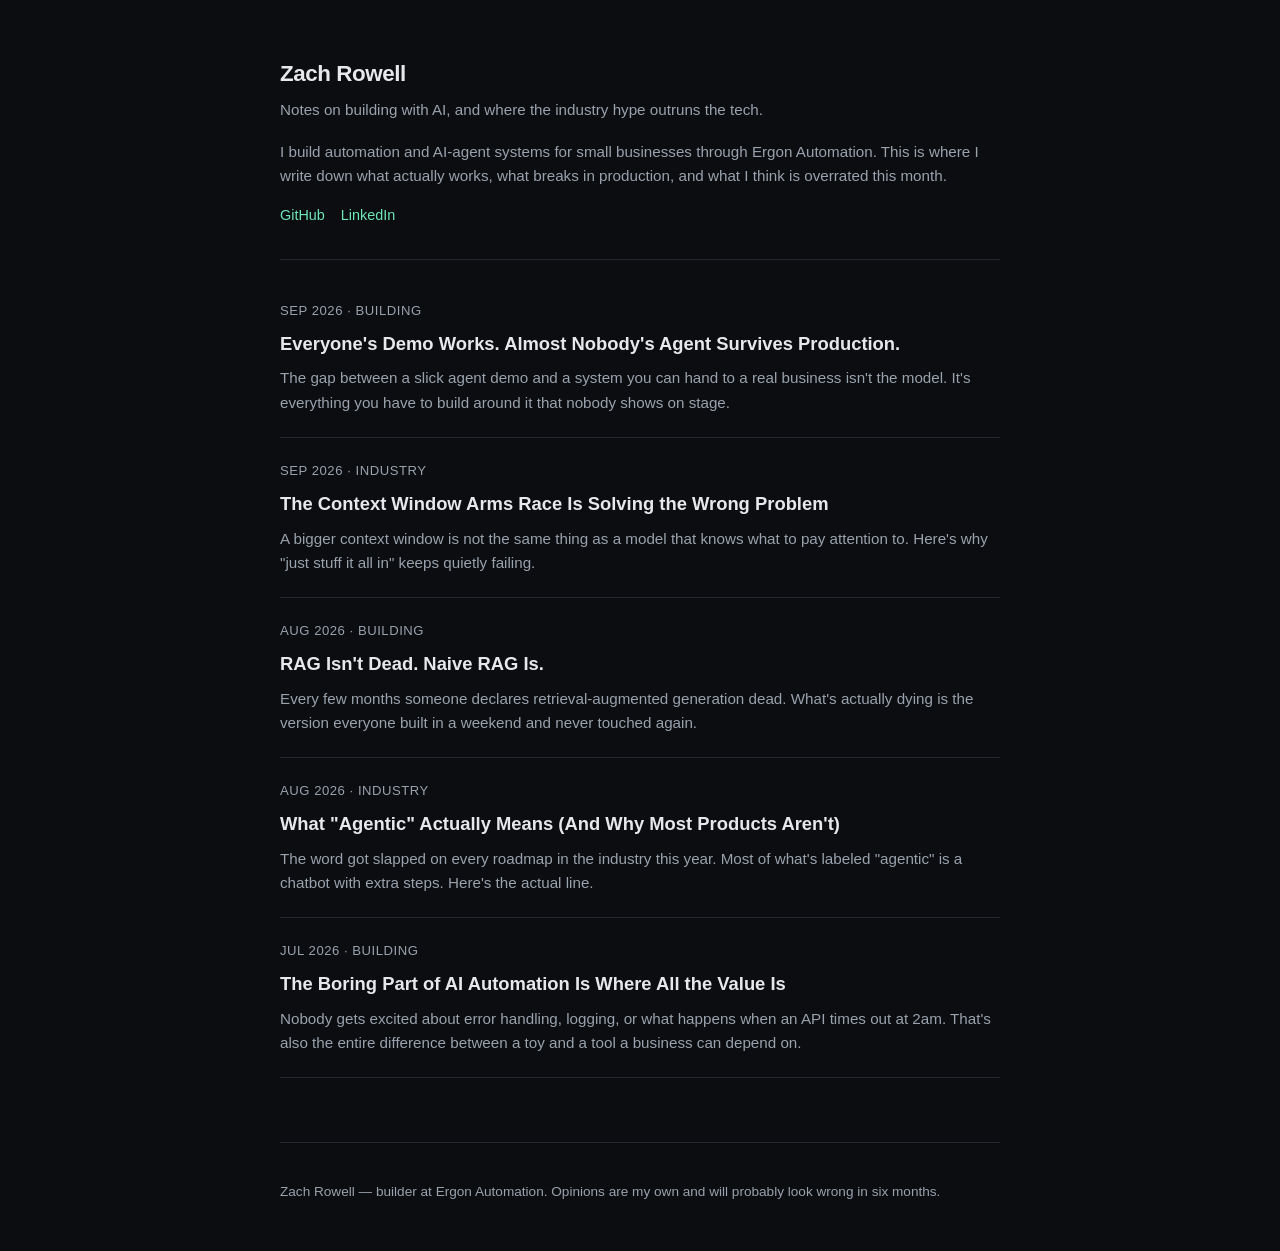
==== index.html @ b4fb2e01 "Initial commit: personal AI blog Static site with a homepage and five posts covering practical agent" ====
<!DOCTYPE html>
<html lang="en">
<head>
<meta charset="UTF-8">
<meta name="viewport" content="width=device-width, initial-scale=1.0">
<title>Zach Rowell — Notes on AI</title>
<meta name="description" content="Zach Rowell writes on where AI actually works in production, and where the industry narrative gets ahead of the tech.">
<link rel="stylesheet" href="styles.css">
</head>
<body>
<div class="wrap">

<header class="site-header">
  <h1><a href="index.html">Zach Rowell</a></h1>
  <p class="tagline">Notes on building with AI, and where the industry hype outruns the tech.</p>
  <p class="bio">I build automation and AI-agent systems for small businesses through Ergon Automation. This is where I write down what actually works, what breaks in production, and what I think is overrated this month.</p>
  <div class="links">
    <a href="https://github.com/zacharyjay98" target="_blank" rel="noopener">GitHub</a>
    <a href="https://www.linkedin.com/" target="_blank" rel="noopener">LinkedIn</a>
  </div>
</header>

<main>
  <ul class="post-list">

    <li>
      <div class="post-meta">Sep 2026 · Building</div>
      <h2><a href="posts/agents-in-production.html">Everyone's Demo Works. Almost Nobody's Agent Survives Production.</a></h2>
      <p class="post-excerpt">The gap between a slick agent demo and a system you can hand to a real business isn't the model. It's everything you have to build around it that nobody shows on stage.</p>
    </li>

    <li>
      <div class="post-meta">Sep 2026 · Industry</div>
      <h2><a href="posts/context-window-arms-race.html">The Context Window Arms Race Is Solving the Wrong Problem</a></h2>
      <p class="post-excerpt">A bigger context window is not the same thing as a model that knows what to pay attention to. Here's why "just stuff it all in" keeps quietly failing.</p>
    </li>

    <li>
      <div class="post-meta">Aug 2026 · Building</div>
      <h2><a href="posts/naive-rag.html">RAG Isn't Dead. Naive RAG Is.</a></h2>
      <p class="post-excerpt">Every few months someone declares retrieval-augmented generation dead. What's actually dying is the version everyone built in a weekend and never touched again.</p>
    </li>

    <li>
      <div class="post-meta">Aug 2026 · Industry</div>
      <h2><a href="posts/what-agentic-means.html">What "Agentic" Actually Means (And Why Most Products Aren't)</a></h2>
      <p class="post-excerpt">The word got slapped on every roadmap in the industry this year. Most of what's labeled "agentic" is a chatbot with extra steps. Here's the actual line.</p>
    </li>

    <li>
      <div class="post-meta">Jul 2026 · Building</div>
      <h2><a href="posts/boring-part-of-automation.html">The Boring Part of AI Automation Is Where All the Value Is</a></h2>
      <p class="post-excerpt">Nobody gets excited about error handling, logging, or what happens when an API times out at 2am. That's also the entire difference between a toy and a tool a business can depend on.</p>
    </li>

  </ul>
</main>

<footer class="site-footer">
  <p>Zach Rowell — builder at Ergon Automation. Opinions are my own and will probably look wrong in six months.</p>
</footer>

</div>
</body>
</html>
---- styles.css ----
:root {
  --bg: #0b0d10;
  --bg-raised: #12151a;
  --border: #23272e;
  --text: #e6e8eb;
  --text-dim: #9aa2ad;
  --accent: #6ee7b7;
  --accent-dim: #3a5f52;
  --max-width: 720px;
}

* { box-sizing: border-box; }

html { color-scheme: dark; }

body {
  margin: 0;
  background: var(--bg);
  color: var(--text);
  font-family: -apple-system, BlinkMacSystemFont, "Segoe UI", Inter, Roboto, Helvetica, Arial, sans-serif;
  line-height: 1.6;
  padding: 0 20px;
}

a { color: var(--accent); text-decoration: none; }
a:hover { text-decoration: underline; }

.wrap {
  max-width: var(--max-width);
  margin: 0 auto;
}

header.site-header {
  padding: 56px 0 32px;
  border-bottom: 1px solid var(--border);
  margin-bottom: 40px;
}

.site-header h1 {
  font-size: 1.4rem;
  margin: 0 0 6px;
  letter-spacing: -0.02em;
}

.site-header h1 a { color: var(--text); }

.tagline {
  color: var(--text-dim);
  font-size: 0.95rem;
  margin: 0;
}

.bio {
  margin-top: 18px;
  font-size: 0.95rem;
  color: var(--text-dim);
}

.links {
  margin-top: 14px;
  display: flex;
  gap: 16px;
  flex-wrap: wrap;
  font-size: 0.9rem;
}

.post-list {
  list-style: none;
  padding: 0;
  margin: 0;
}

.post-list li {
  padding: 22px 0;
  border-bottom: 1px solid var(--border);
}

.post-list li:first-child { padding-top: 0; }

.post-list h2 {
  font-size: 1.15rem;
  margin: 0 0 8px;
  font-weight: 600;
}

.post-list h2 a { color: var(--text); }

.post-meta {
  color: var(--text-dim);
  font-size: 0.82rem;
  margin-bottom: 8px;
  text-transform: uppercase;
  letter-spacing: 0.04em;
}

.post-excerpt {
  color: var(--text-dim);
  font-size: 0.95rem;
  margin: 0;
}

article.post h1 {
  font-size: 1.75rem;
  line-height: 1.3;
  letter-spacing: -0.01em;
  margin-bottom: 6px;
}

article.post .post-meta {
  margin-bottom: 36px;
}

article.post p {
  margin: 0 0 20px;
  font-size: 1.02rem;
}

article.post h2 {
  font-size: 1.25rem;
  margin: 40px 0 16px;
}

article.post blockquote {
  margin: 24px 0;
  padding: 4px 0 4px 18px;
  border-left: 2px solid var(--accent-dim);
  color: var(--text-dim);
  font-style: italic;
}

article.post code {
  background: var(--bg-raised);
  padding: 2px 6px;
  border-radius: 4px;
  font-size: 0.9em;
}

article.post ul, article.post ol {
  margin: 0 0 20px;
  padding-left: 22px;
}

article.post li { margin-bottom: 8px; }

.back-link {
  display: inline-block;
  margin-bottom: 32px;
  font-size: 0.9rem;
  color: var(--text-dim);
}

footer.site-footer {
  margin: 64px 0 48px;
  padding-top: 24px;
  border-top: 1px solid var(--border);
  color: var(--text-dim);
  font-size: 0.85rem;
}

@media (max-width: 480px) {
  header.site-header { padding: 40px 0 24px; }
  article.post h1 { font-size: 1.5rem; }
}
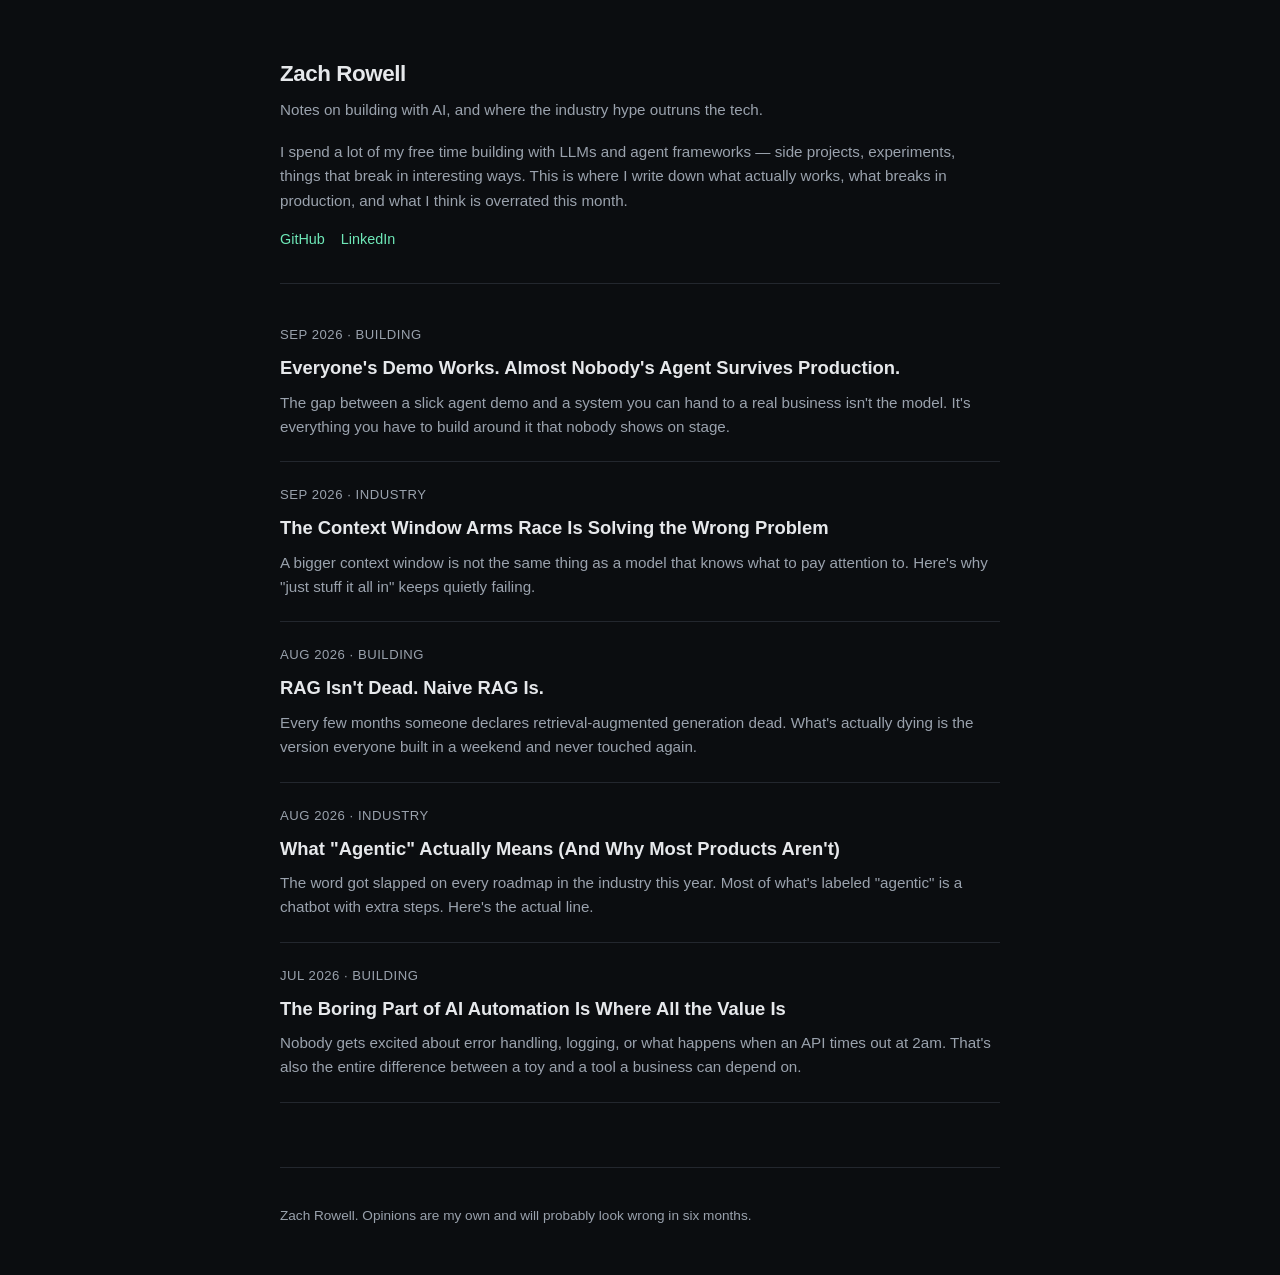
==== commit d19d0d03: "Remove business/employer references Reframe posts as personal projects instead of client/business wo" ====
--- a/index.html
+++ b/index.html
@@ -13,7 +13,7 @@
 <header class="site-header">
   <h1><a href="index.html">Zach Rowell</a></h1>
   <p class="tagline">Notes on building with AI, and where the industry hype outruns the tech.</p>
-  <p class="bio">I build automation and AI-agent systems for small businesses through Ergon Automation. This is where I write down what actually works, what breaks in production, and what I think is overrated this month.</p>
+  <p class="bio">I spend a lot of my free time building with LLMs and agent frameworks — side projects, experiments, things that break in interesting ways. This is where I write down what actually works, what breaks in production, and what I think is overrated this month.</p>
   <div class="links">
     <a href="https://github.com/zacharyjay98" target="_blank" rel="noopener">GitHub</a>
     <a href="https://www.linkedin.com/" target="_blank" rel="noopener">LinkedIn</a>
@@ -57,7 +57,7 @@
 </main>
 
 <footer class="site-footer">
-  <p>Zach Rowell — builder at Ergon Automation. Opinions are my own and will probably look wrong in six months.</p>
+  <p>Zach Rowell. Opinions are my own and will probably look wrong in six months.</p>
 </footer>
 
 </div>
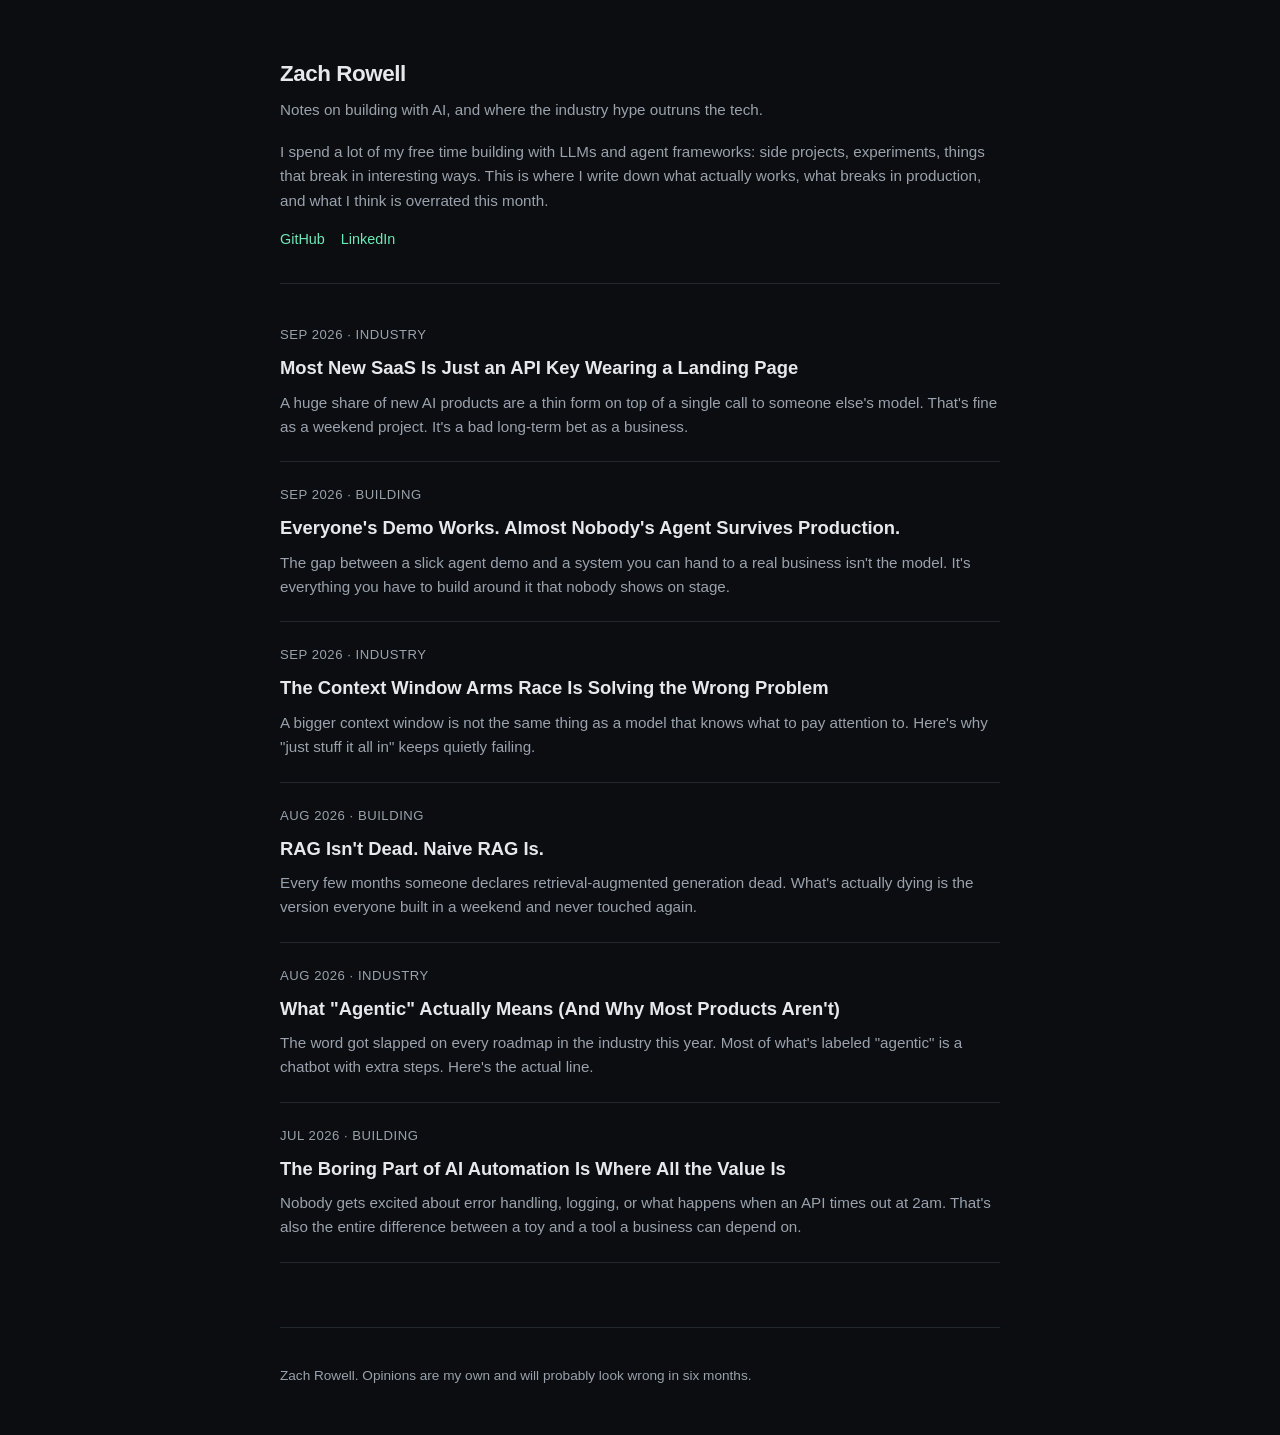
==== commit 68ae43d7: "Remove em dashes, add AI-wrapper SaaS post Rewrite existing posts to avoid em dashes entirely, and a" ====
--- a/index.html
+++ b/index.html
@@ -3,7 +3,7 @@
 <head>
 <meta charset="UTF-8">
 <meta name="viewport" content="width=device-width, initial-scale=1.0">
-<title>Zach Rowell — Notes on AI</title>
+<title>Zach Rowell | Notes on AI</title>
 <meta name="description" content="Zach Rowell writes on where AI actually works in production, and where the industry narrative gets ahead of the tech.">
 <link rel="stylesheet" href="styles.css">
 </head>
@@ -13,7 +13,7 @@
 <header class="site-header">
   <h1><a href="index.html">Zach Rowell</a></h1>
   <p class="tagline">Notes on building with AI, and where the industry hype outruns the tech.</p>
-  <p class="bio">I spend a lot of my free time building with LLMs and agent frameworks — side projects, experiments, things that break in interesting ways. This is where I write down what actually works, what breaks in production, and what I think is overrated this month.</p>
+  <p class="bio">I spend a lot of my free time building with LLMs and agent frameworks: side projects, experiments, things that break in interesting ways. This is where I write down what actually works, what breaks in production, and what I think is overrated this month.</p>
   <div class="links">
     <a href="https://github.com/zacharyjay98" target="_blank" rel="noopener">GitHub</a>
     <a href="https://www.linkedin.com/" target="_blank" rel="noopener">LinkedIn</a>
@@ -22,6 +22,12 @@
 
 <main>
   <ul class="post-list">
+
+    <li>
+      <div class="post-meta">Sep 2026 · Industry</div>
+      <h2><a href="posts/ai-wrapper-saas.html">Most New SaaS Is Just an API Key Wearing a Landing Page</a></h2>
+      <p class="post-excerpt">A huge share of new AI products are a thin form on top of a single call to someone else's model. That's fine as a weekend project. It's a bad long-term bet as a business.</p>
+    </li>
 
     <li>
       <div class="post-meta">Sep 2026 · Building</div>
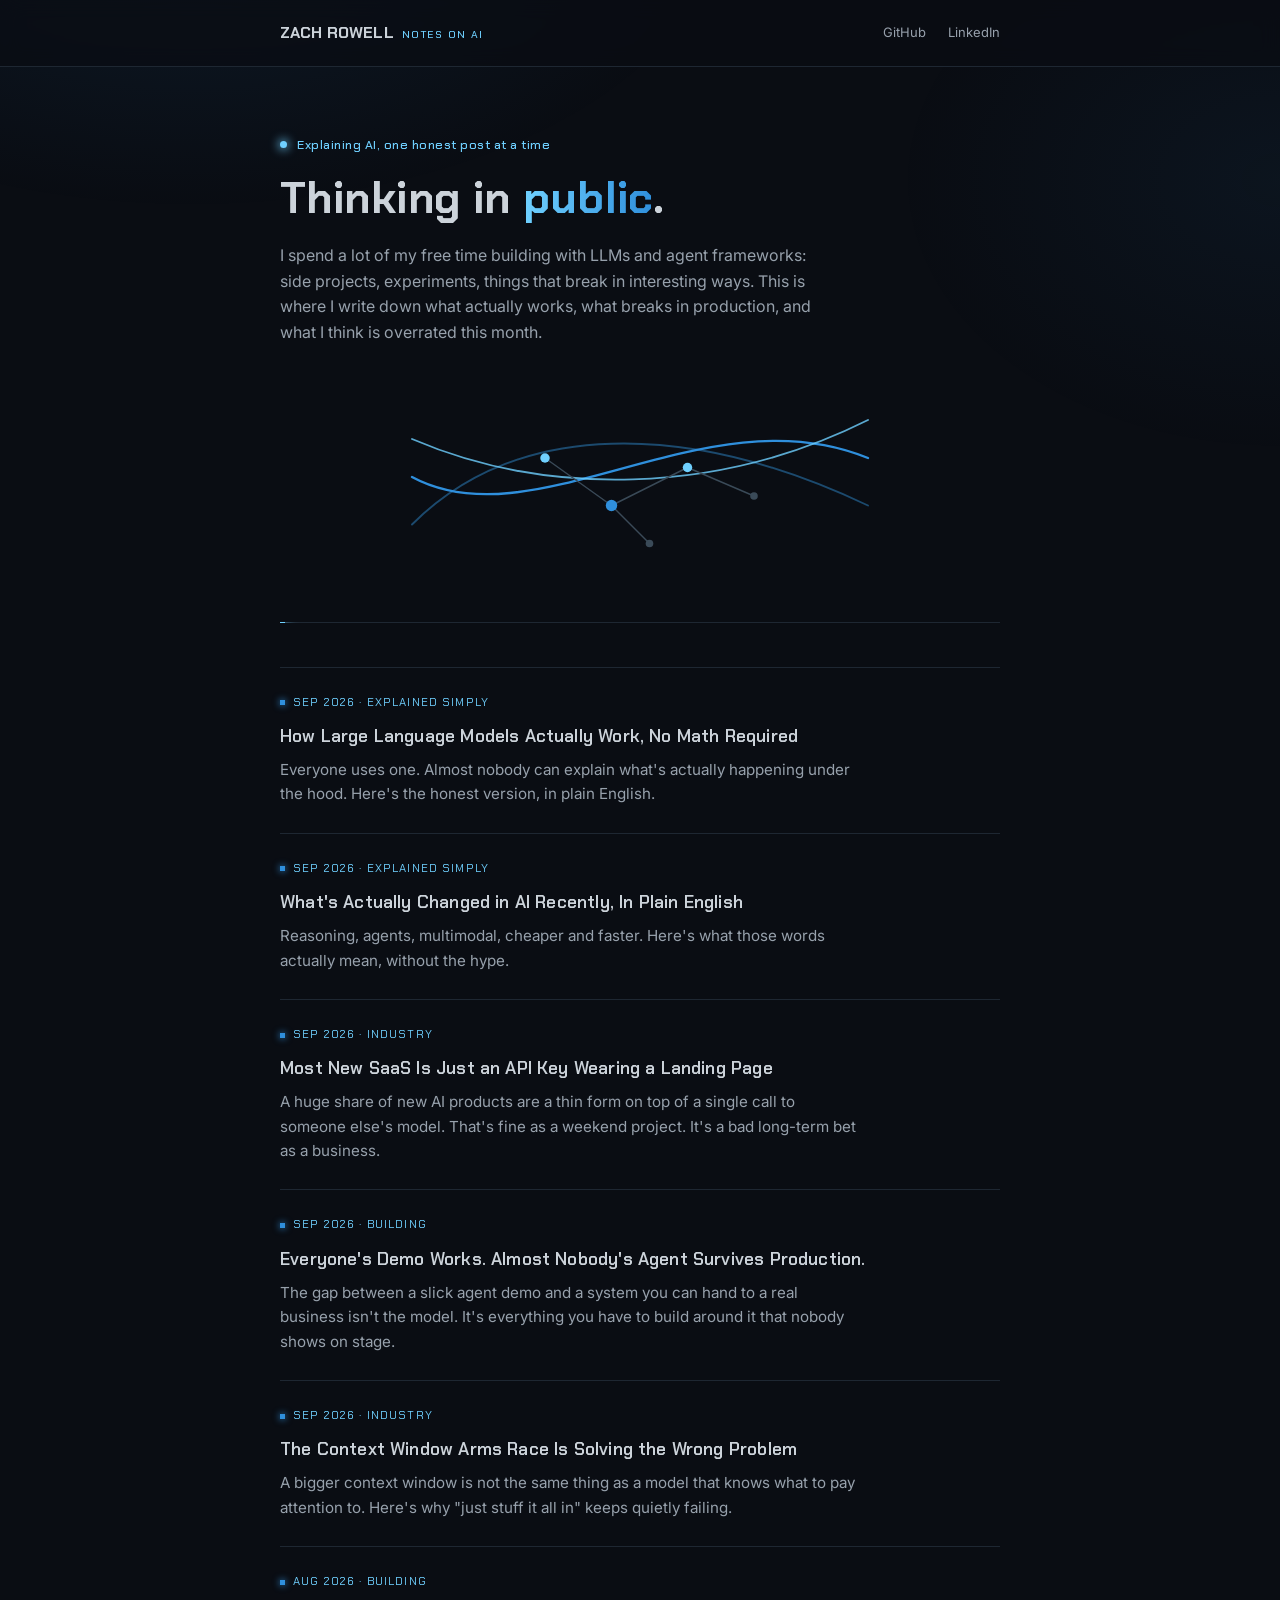
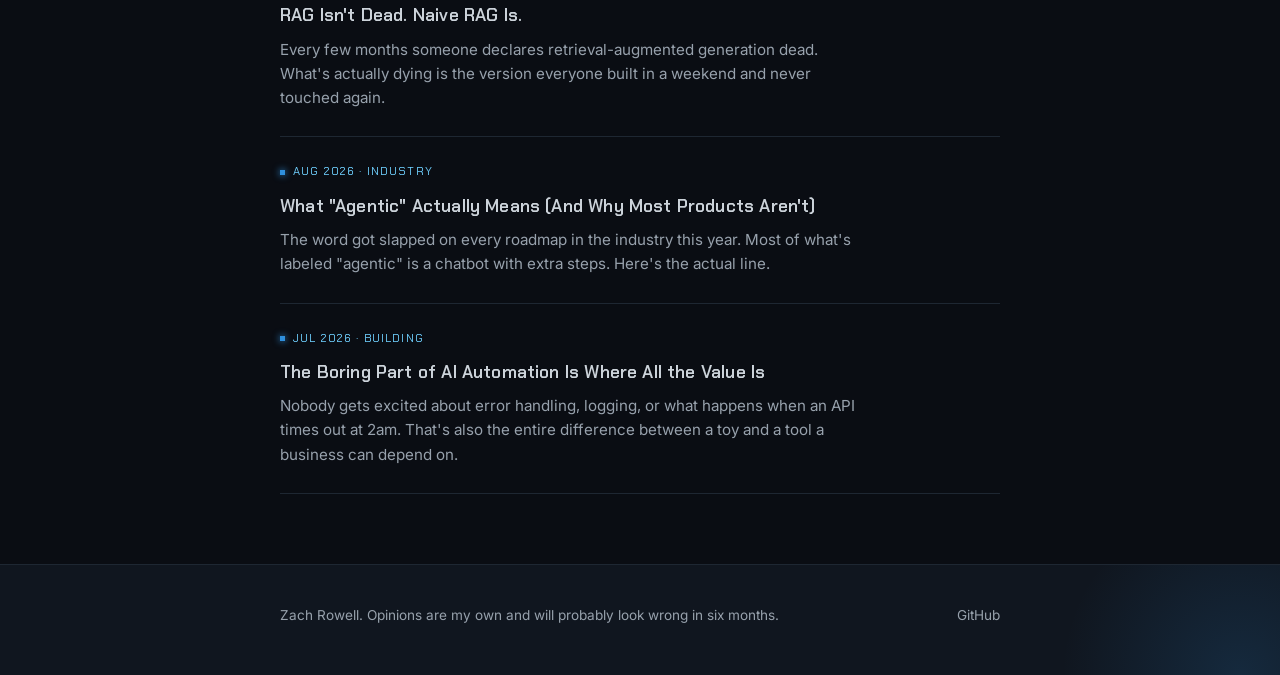
==== commit 144a060d: "Redesign site with neon/dark theme, add two explainer posts Rebuild the visual system around a dark " ====
--- a/index.html
+++ b/index.html
@@ -8,64 +8,112 @@
 <link rel="stylesheet" href="styles.css">
 </head>
 <body>
-<div class="wrap">
 
 <header class="site-header">
-  <h1><a href="index.html">Zach Rowell</a></h1>
-  <p class="tagline">Notes on building with AI, and where the industry hype outruns the tech.</p>
-  <p class="bio">I spend a lot of my free time building with LLMs and agent frameworks: side projects, experiments, things that break in interesting ways. This is where I write down what actually works, what breaks in production, and what I think is overrated this month.</p>
-  <div class="links">
-    <a href="https://github.com/zacharyjay98" target="_blank" rel="noopener">GitHub</a>
-    <a href="https://www.linkedin.com/" target="_blank" rel="noopener">LinkedIn</a>
-  </div>
+  <nav class="navwrap">
+    <a href="index.html" class="brand">ZACH ROWELL <span>NOTES ON AI</span></a>
+    <div class="navlinks">
+      <a href="https://github.com/zacharyjay98" target="_blank" rel="noopener">GitHub</a>
+      <a href="https://www.linkedin.com/" target="_blank" rel="noopener">LinkedIn</a>
+    </div>
+  </nav>
 </header>
 
+<div class="wrap">
+  <div class="hero">
+    <div>
+      <div class="kicker-line"><span class="dot"></span> Explaining AI, one honest post at a time</div>
+      <h1>Thinking in <em>public</em>.</h1>
+      <p class="lede">I spend a lot of my free time building with LLMs and agent frameworks: side projects, experiments, things that break in interesting ways. This is where I write down what actually works, what breaks in production, and what I think is overrated this month.</p>
+    </div>
+
+    <div class="hero-art" aria-hidden="true">
+      <svg viewBox="0 0 500 200" fill="none" preserveAspectRatio="xMidYMid meet">
+        <path class="arc-draw" d="M10 150 C 120 40, 300 40, 490 130" stroke="#1c4a6e" stroke-width="2" stroke-linecap="round"/>
+        <path class="arc-draw d2" d="M10 100 C 140 170, 320 10, 490 80" stroke="#2f8fdc" stroke-width="2.5" stroke-linecap="round"/>
+        <path class="arc-draw d3" d="M10 60 C 150 120, 330 120, 490 40" stroke="#6fd0ff" stroke-width="2" stroke-linecap="round" opacity="0.8"/>
+
+        <g stroke="#3a4a58" stroke-width="1.5">
+          <line x1="150" y1="80" x2="220" y2="130"/>
+          <line x1="220" y1="130" x2="300" y2="90"/>
+          <line x1="220" y1="130" x2="260" y2="170"/>
+          <line x1="300" y1="90" x2="370" y2="120"/>
+        </g>
+        <circle class="node" cx="150" cy="80" r="5" fill="#6fd0ff"/>
+        <circle class="node n2" cx="220" cy="130" r="6" fill="#2f8fdc"/>
+        <circle class="node n3" cx="300" cy="90" r="5" fill="#6fd0ff"/>
+        <circle class="node" cx="260" cy="170" r="4" fill="#3a4a58"/>
+        <circle class="node n2" cx="370" cy="120" r="4" fill="#3a4a58"/>
+      </svg>
+    </div>
+  </div>
+</div>
+
+<div class="signal"></div>
+
+<div class="wrap">
 <main>
   <ul class="post-list">
 
     <li>
-      <div class="post-meta">Sep 2026 · Industry</div>
+      <div class="post-meta">Sep 2026 &middot; Explained Simply</div>
+      <h2><a href="posts/how-llms-work.html">How Large Language Models Actually Work, No Math Required</a></h2>
+      <p class="post-excerpt">Everyone uses one. Almost nobody can explain what's actually happening under the hood. Here's the honest version, in plain English.</p>
+    </li>
+
+    <li>
+      <div class="post-meta">Sep 2026 &middot; Explained Simply</div>
+      <h2><a href="posts/ai-news-plain-english.html">What's Actually Changed in AI Recently, In Plain English</a></h2>
+      <p class="post-excerpt">Reasoning, agents, multimodal, cheaper and faster. Here's what those words actually mean, without the hype.</p>
+    </li>
+
+    <li>
+      <div class="post-meta">Sep 2026 &middot; Industry</div>
       <h2><a href="posts/ai-wrapper-saas.html">Most New SaaS Is Just an API Key Wearing a Landing Page</a></h2>
       <p class="post-excerpt">A huge share of new AI products are a thin form on top of a single call to someone else's model. That's fine as a weekend project. It's a bad long-term bet as a business.</p>
     </li>
 
     <li>
-      <div class="post-meta">Sep 2026 · Building</div>
+      <div class="post-meta">Sep 2026 &middot; Building</div>
       <h2><a href="posts/agents-in-production.html">Everyone's Demo Works. Almost Nobody's Agent Survives Production.</a></h2>
       <p class="post-excerpt">The gap between a slick agent demo and a system you can hand to a real business isn't the model. It's everything you have to build around it that nobody shows on stage.</p>
     </li>
 
     <li>
-      <div class="post-meta">Sep 2026 · Industry</div>
+      <div class="post-meta">Sep 2026 &middot; Industry</div>
       <h2><a href="posts/context-window-arms-race.html">The Context Window Arms Race Is Solving the Wrong Problem</a></h2>
       <p class="post-excerpt">A bigger context window is not the same thing as a model that knows what to pay attention to. Here's why "just stuff it all in" keeps quietly failing.</p>
     </li>
 
     <li>
-      <div class="post-meta">Aug 2026 · Building</div>
+      <div class="post-meta">Aug 2026 &middot; Building</div>
       <h2><a href="posts/naive-rag.html">RAG Isn't Dead. Naive RAG Is.</a></h2>
       <p class="post-excerpt">Every few months someone declares retrieval-augmented generation dead. What's actually dying is the version everyone built in a weekend and never touched again.</p>
     </li>
 
     <li>
-      <div class="post-meta">Aug 2026 · Industry</div>
+      <div class="post-meta">Aug 2026 &middot; Industry</div>
       <h2><a href="posts/what-agentic-means.html">What "Agentic" Actually Means (And Why Most Products Aren't)</a></h2>
       <p class="post-excerpt">The word got slapped on every roadmap in the industry this year. Most of what's labeled "agentic" is a chatbot with extra steps. Here's the actual line.</p>
     </li>
 
     <li>
-      <div class="post-meta">Jul 2026 · Building</div>
+      <div class="post-meta">Jul 2026 &middot; Building</div>
       <h2><a href="posts/boring-part-of-automation.html">The Boring Part of AI Automation Is Where All the Value Is</a></h2>
       <p class="post-excerpt">Nobody gets excited about error handling, logging, or what happens when an API times out at 2am. That's also the entire difference between a toy and a tool a business can depend on.</p>
     </li>
 
   </ul>
 </main>
+</div>
 
 <footer class="site-footer">
-  <p>Zach Rowell. Opinions are my own and will probably look wrong in six months.</p>
+  <div class="glow-orb"></div>
+  <div class="wrap">
+    <div>Zach Rowell. Opinions are my own and will probably look wrong in six months.</div>
+    <div><a href="https://github.com/zacharyjay98" target="_blank" rel="noopener">GitHub</a></div>
+  </div>
 </footer>
 
-</div>
 </body>
 </html>
--- a/styles.css
+++ b/styles.css
@@ -1,163 +1,372 @@
-:root {
-  --bg: #0b0d10;
-  --bg-raised: #12151a;
-  --border: #23272e;
-  --text: #e6e8eb;
-  --text-dim: #9aa2ad;
-  --accent: #6ee7b7;
-  --accent-dim: #3a5f52;
+@import url('https://fonts.googleapis.com/css2?family=Chakra+Petch:wght@400;500;600;700&family=Inter:wght@400;500;600&display=swap');
+
+:root{
+  --bg: #0a0d13;
+  --bg-2: #0d1219;
+  --panel: #10161f;
+  --line: #1e2732;
+  --line-bright: #2c3946;
+  --blue: #2f8fdc;
+  --blue-bright: #6fd0ff;
+  --blue-deep: #123a5e;
+  --silver: #ccd3da;
+  --silver-dim: #8b95a1;
+  --text: #eef1f4;
+  --text-dim: #97a1ac;
   --max-width: 720px;
 }
 
-* { box-sizing: border-box; }
-
-html { color-scheme: dark; }
-
-body {
-  margin: 0;
+*{ box-sizing: border-box; margin: 0; padding: 0; }
+
+html{ scroll-behavior: smooth; color-scheme: dark; }
+
+body{
   background: var(--bg);
   color: var(--text);
-  font-family: -apple-system, BlinkMacSystemFont, "Segoe UI", Inter, Roboto, Helvetica, Arial, sans-serif;
+  font-family: 'Inter', -apple-system, BlinkMacSystemFont, "Segoe UI", Roboto, Helvetica, Arial, sans-serif;
   line-height: 1.6;
+  overflow-x: hidden;
   padding: 0 20px;
 }
 
-a { color: var(--accent); text-decoration: none; }
-a:hover { text-decoration: underline; }
-
-.wrap {
+body::before{
+  content: '';
+  position: fixed;
+  inset: 0;
+  background-image:
+    radial-gradient(ellipse 900px 500px at 15% -10%, rgba(47,143,220,0.10), transparent 60%),
+    radial-gradient(ellipse 700px 500px at 100% 20%, rgba(47,143,220,0.06), transparent 55%);
+  pointer-events: none;
+  z-index: 0;
+}
+
+h1, h2, h3, .brand{
+  font-family: 'Chakra Petch', sans-serif;
+  letter-spacing: 0.01em;
+}
+
+a{ color: var(--blue-bright); text-decoration: none; }
+a:hover{ text-decoration: underline; }
+
+.wrap{
   max-width: var(--max-width);
   margin: 0 auto;
-}
-
-header.site-header {
-  padding: 56px 0 32px;
-  border-bottom: 1px solid var(--border);
-  margin-bottom: 40px;
-}
-
-.site-header h1 {
-  font-size: 1.4rem;
-  margin: 0 0 6px;
-  letter-spacing: -0.02em;
-}
-
-.site-header h1 a { color: var(--text); }
-
-.tagline {
+  position: relative;
+  z-index: 1;
+}
+
+/* ---------- HEADER / NAV ---------- */
+header.site-header{
+  position: sticky;
+  top: 0;
+  z-index: 20;
+  background: rgba(10,13,19,0.75);
+  backdrop-filter: blur(10px);
+  border-bottom: 1px solid var(--line);
+  margin: 0 -20px 48px;
+  padding: 0 20px;
+}
+
+.navwrap{
+  max-width: var(--max-width);
+  margin: 0 auto;
+  padding: 20px 0;
+  display: flex;
+  align-items: center;
+  justify-content: space-between;
+  gap: 20px;
+}
+
+.navwrap .brand{
+  font-size: 16px;
+  font-weight: 700;
+  color: var(--silver);
+  text-decoration: none;
+  display: flex;
+  align-items: baseline;
+  gap: 8px;
+  white-space: nowrap;
+}
+.navwrap .brand:hover{ text-decoration: none; }
+.navwrap .brand span{
+  color: var(--blue-bright);
+  font-weight: 500;
+  font-size: 10.5px;
+  letter-spacing: 0.14em;
+}
+
+.navlinks{
+  display: flex;
+  gap: 22px;
+  font-size: 13px;
+  color: var(--text-dim);
+}
+.navlinks a{ color: var(--text-dim); transition: color .2s ease; }
+.navlinks a:hover{ color: var(--blue-bright); text-decoration: none; }
+
+/* ---------- HERO ---------- */
+.hero{
+  padding: 20px 0 50px;
+  display: grid;
+  gap: 30px;
+}
+
+.kicker-line{
+  display: flex;
+  align-items: center;
+  gap: 10px;
+  color: var(--blue-bright);
+  font-size: 12.5px;
+  font-weight: 500;
+  font-family: 'Chakra Petch', sans-serif;
+  letter-spacing: 0.04em;
+  margin-bottom: 18px;
+}
+.kicker-line .dot{
+  width: 7px; height: 7px; border-radius: 50%;
+  background: var(--blue-bright);
+  box-shadow: 0 0 10px 2px rgba(111,208,255,0.7);
+  flex-shrink: 0;
+}
+
+.hero h1{
+  font-size: clamp(30px, 6vw, 44px);
+  font-weight: 700;
+  line-height: 1.15;
+  color: var(--silver);
+}
+.hero h1 em{
+  font-style: normal;
+  background: linear-gradient(90deg, var(--blue-bright), var(--blue));
+  -webkit-background-clip: text;
+  background-clip: text;
+  color: transparent;
+}
+
+.hero p.lede{
+  margin-top: 20px;
+  font-size: 16px;
+  color: var(--text-dim);
+  max-width: 56ch;
+}
+
+.cta-row{
+  margin-top: 26px;
+  display: flex;
+  gap: 14px;
+  flex-wrap: wrap;
+}
+.btn{
+  font-family: 'Chakra Petch', sans-serif;
+  font-size: 13.5px;
+  font-weight: 600;
+  padding: 11px 22px;
+  border-radius: 3px;
+  display: inline-block;
+  transition: all .2s ease;
+  border: 1px solid var(--line-bright);
+  color: var(--silver);
+  text-decoration: none;
+}
+.btn:hover{
+  border-color: var(--blue);
+  color: var(--blue-bright);
+  text-decoration: none;
+}
+
+/* hero network art */
+.hero-art{ position: relative; height: 190px; margin-top: 6px; }
+.hero-art svg{ width: 100%; height: 100%; }
+.arc-draw{
+  stroke-dasharray: 900;
+  stroke-dashoffset: 900;
+  animation: draw 2.2s ease forwards;
+}
+.arc-draw.d2{ animation-delay: .15s; }
+.arc-draw.d3{ animation-delay: .3s; }
+@keyframes draw{ to{ stroke-dashoffset: 0; } }
+.node{ animation: pulse 2.6s ease-in-out infinite; }
+.node.n2{ animation-delay: .5s; }
+.node.n3{ animation-delay: 1s; }
+@keyframes pulse{
+  0%, 100%{ opacity: .55; }
+  50%{ opacity: 1; }
+}
+
+/* signal divider: thin line with a traveling glowing dot */
+.signal{
+  position: relative;
+  height: 1px;
+  background: var(--line);
+  max-width: var(--max-width);
+  margin: 0 auto;
+  overflow: hidden;
+}
+.signal::after{
+  content: '';
+  position: absolute;
+  top: -2px;
+  width: 5px; height: 5px;
+  border-radius: 50%;
+  background: var(--blue-bright);
+  box-shadow: 0 0 12px 3px rgba(111,208,255,0.8);
+  animation: travel 5s linear infinite;
+}
+@keyframes travel{
+  0%{ left: -2%; opacity: 0; }
+  8%{ opacity: 1; }
+  92%{ opacity: 1; }
+  100%{ left: 100%; opacity: 0; }
+}
+
+main{ padding-top: 4px; }
+
+/* ---------- POST LIST ---------- */
+.post-list{
+  list-style: none;
+  padding: 40px 0 0;
+}
+.post-list li{
+  padding: 26px 0;
+  border-bottom: 1px solid var(--line);
+}
+.post-list li:first-child{ border-top: 1px solid var(--line); }
+
+.post-meta{
+  color: var(--blue-bright);
+  font-size: 11.5px;
+  margin-bottom: 10px;
+  text-transform: uppercase;
+  letter-spacing: 0.1em;
+  font-family: 'Chakra Petch', sans-serif;
+  display: flex;
+  align-items: center;
+  gap: 8px;
+}
+.post-meta::before{
+  content: '';
+  width: 5px; height: 5px;
+  background: var(--blue);
+  box-shadow: 0 0 6px 1px rgba(47,143,220,0.6);
+  flex-shrink: 0;
+}
+
+.post-list h2{
+  font-size: 1.1rem;
+  margin: 0 0 8px;
+  font-weight: 600;
+}
+.post-list h2 a{ color: var(--silver); text-decoration: none; transition: color .2s ease; }
+.post-list h2 a:hover{ color: var(--blue-bright); }
+
+.post-excerpt{
   color: var(--text-dim);
   font-size: 0.95rem;
   margin: 0;
-}
-
-.bio {
-  margin-top: 18px;
-  font-size: 0.95rem;
-  color: var(--text-dim);
-}
-
-.links {
-  margin-top: 14px;
-  display: flex;
-  gap: 16px;
-  flex-wrap: wrap;
-  font-size: 0.9rem;
-}
-
-.post-list {
-  list-style: none;
-  padding: 0;
-  margin: 0;
-}
-
-.post-list li {
-  padding: 22px 0;
-  border-bottom: 1px solid var(--border);
-}
-
-.post-list li:first-child { padding-top: 0; }
-
-.post-list h2 {
-  font-size: 1.15rem;
-  margin: 0 0 8px;
-  font-weight: 600;
-}
-
-.post-list h2 a { color: var(--text); }
-
-.post-meta {
-  color: var(--text-dim);
-  font-size: 0.82rem;
-  margin-bottom: 8px;
-  text-transform: uppercase;
-  letter-spacing: 0.04em;
-}
-
-.post-excerpt {
-  color: var(--text-dim);
-  font-size: 0.95rem;
-  margin: 0;
-}
-
-article.post h1 {
-  font-size: 1.75rem;
+  max-width: 58ch;
+}
+
+/* ---------- ARTICLE ---------- */
+article.post{ padding-top: 4px; }
+
+article.post h1{
+  font-size: 1.7rem;
   line-height: 1.3;
   letter-spacing: -0.01em;
-  margin-bottom: 6px;
-}
-
-article.post .post-meta {
-  margin-bottom: 36px;
-}
-
-article.post p {
+  color: var(--silver);
+  margin-bottom: 8px;
+}
+
+article.post .post-meta{ margin-bottom: 36px; }
+
+article.post p{
   margin: 0 0 20px;
   font-size: 1.02rem;
-}
-
-article.post h2 {
-  font-size: 1.25rem;
+  color: var(--text);
+}
+
+article.post h2{
+  font-size: 1.2rem;
+  color: var(--silver);
   margin: 40px 0 16px;
 }
 
-article.post blockquote {
-  margin: 24px 0;
-  padding: 4px 0 4px 18px;
-  border-left: 2px solid var(--accent-dim);
-  color: var(--text-dim);
+article.post blockquote{
+  margin: 28px 0;
+  padding: 14px 20px;
+  border-left: 2px solid var(--blue);
+  background: var(--panel);
+  color: var(--silver-dim);
   font-style: italic;
 }
 
-article.post code {
-  background: var(--bg-raised);
+article.post code{
+  background: var(--panel);
+  border: 1px solid var(--line);
   padding: 2px 6px;
   border-radius: 4px;
   font-size: 0.9em;
-}
-
-article.post ul, article.post ol {
+  color: var(--blue-bright);
+}
+
+article.post ul, article.post ol{
   margin: 0 0 20px;
   padding-left: 22px;
 }
-
-article.post li { margin-bottom: 8px; }
-
-.back-link {
+article.post li{ margin-bottom: 10px; color: var(--text); }
+article.post li strong{ color: var(--silver); }
+
+.back-link{
   display: inline-block;
-  margin-bottom: 32px;
-  font-size: 0.9rem;
-  color: var(--text-dim);
-}
-
-footer.site-footer {
-  margin: 64px 0 48px;
-  padding-top: 24px;
-  border-top: 1px solid var(--border);
-  color: var(--text-dim);
+  margin-bottom: 28px;
   font-size: 0.85rem;
-}
-
-@media (max-width: 480px) {
-  header.site-header { padding: 40px 0 24px; }
-  article.post h1 { font-size: 1.5rem; }
-}
+  color: var(--text-dim);
+  text-decoration: none;
+}
+.back-link:hover{ color: var(--blue-bright); text-decoration: none; }
+
+/* ---------- FOOTER ---------- */
+footer.site-footer{
+  margin: 70px -20px 0;
+  padding: 40px 20px 48px;
+  border-top: 1px solid var(--line);
+  background: var(--panel);
+  color: var(--text-dim);
+  font-size: 0.85rem;
+  position: relative;
+  overflow: hidden;
+}
+footer.site-footer .wrap{
+  display: flex;
+  justify-content: space-between;
+  align-items: center;
+  flex-wrap: wrap;
+  gap: 14px;
+}
+footer.site-footer a{ color: var(--text-dim); }
+footer.site-footer a:hover{ color: var(--blue-bright); }
+
+.glow-orb{
+  position: absolute;
+  width: 360px; height: 360px;
+  right: -140px; bottom: -180px;
+  background: radial-gradient(circle, rgba(47,143,220,0.16), transparent 70%);
+  pointer-events: none;
+}
+
+@media (prefers-reduced-motion: reduce){
+  *{ animation: none !important; transition: none !important; }
+  .arc-draw{ stroke-dashoffset: 0; }
+}
+
+a:focus-visible, .btn:focus-visible{
+  outline: 2px solid var(--blue-bright);
+  outline-offset: 3px;
+}
+
+@media (max-width: 480px){
+  .navwrap{ padding: 16px 0; }
+  .navlinks{ gap: 16px; }
+  article.post h1{ font-size: 1.4rem; }
+  .hero-art{ height: 150px; }
+}
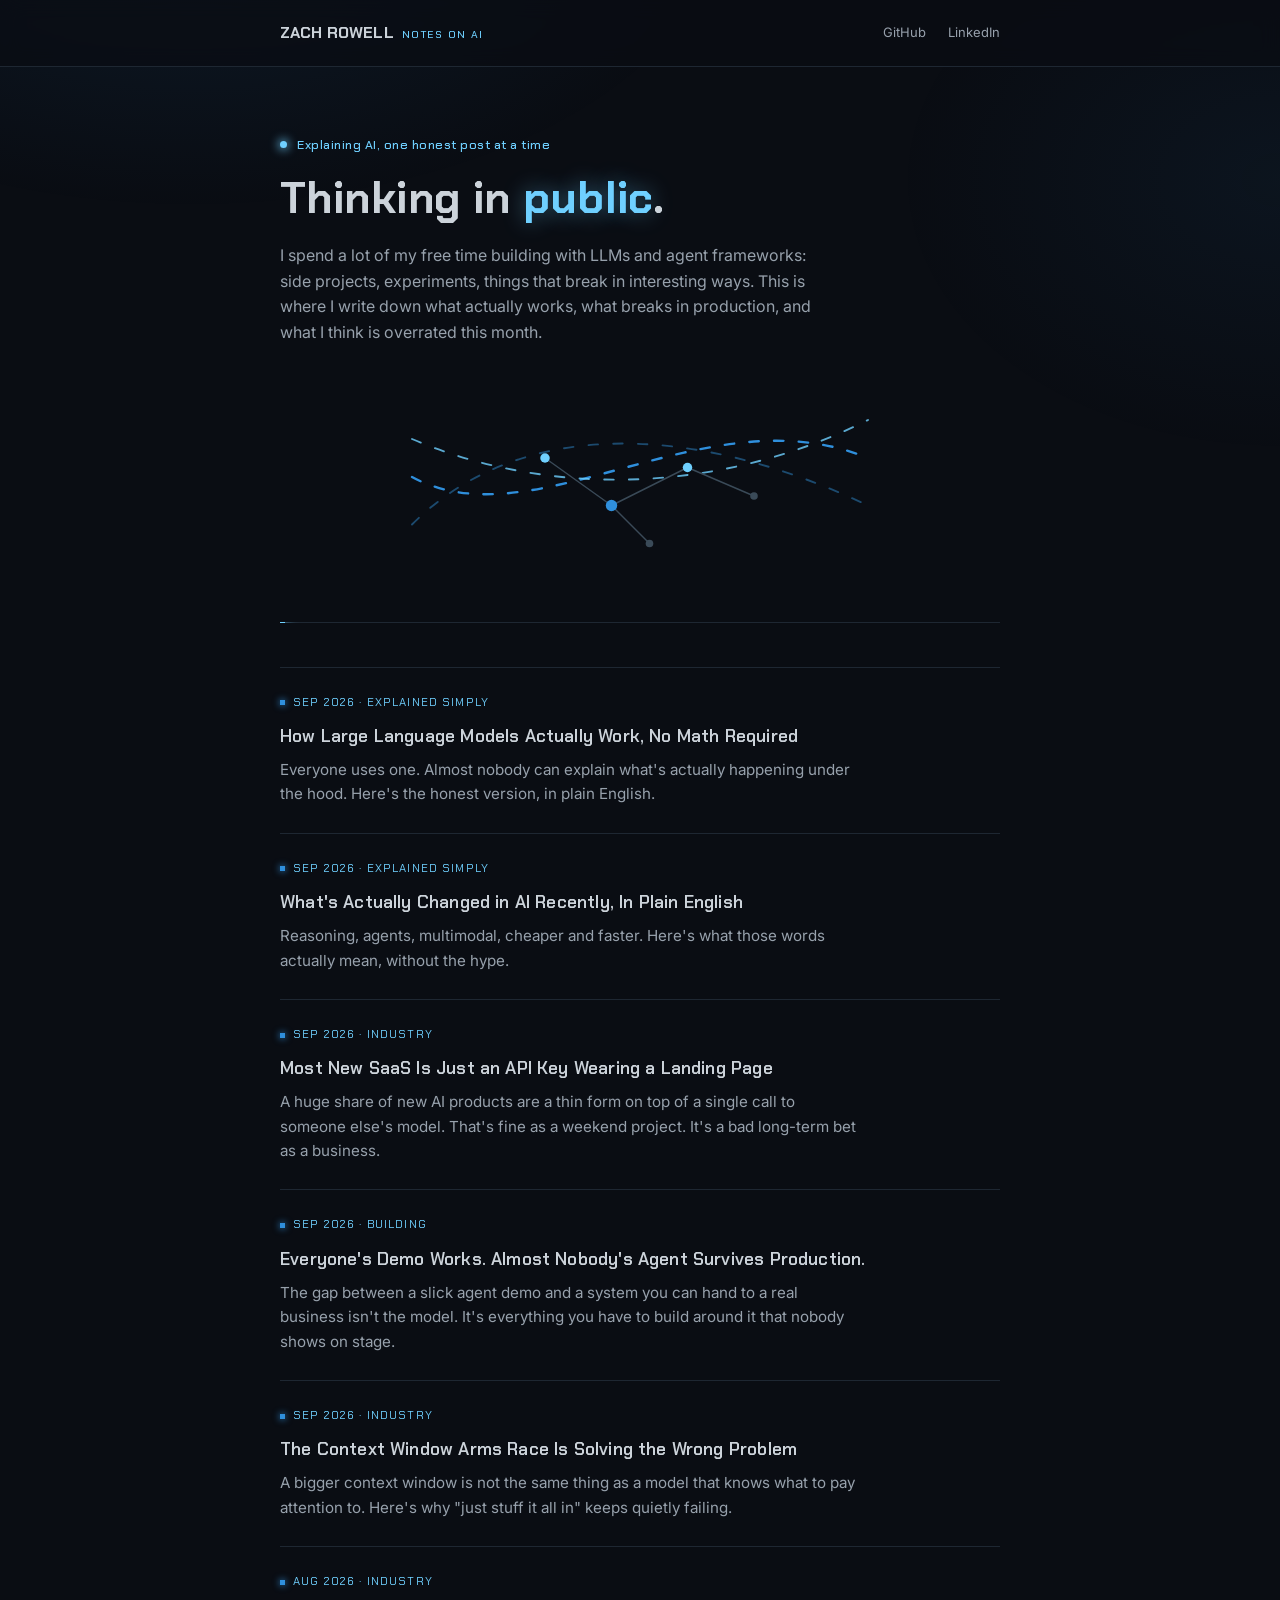
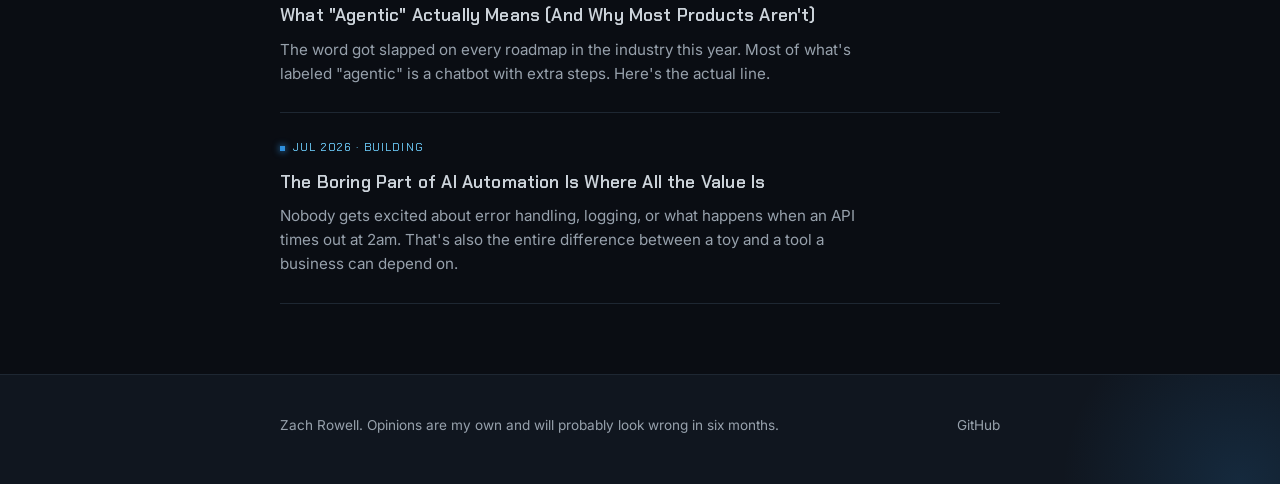
==== commit 33e4ec67: "Remove RAG post, fix hero rendering Remove the naive-RAG post per request. Fix the gradient-clip tit" ====
--- a/index.html
+++ b/index.html
@@ -86,12 +86,6 @@
     </li>
 
     <li>
-      <div class="post-meta">Aug 2026 &middot; Building</div>
-      <h2><a href="posts/naive-rag.html">RAG Isn't Dead. Naive RAG Is.</a></h2>
-      <p class="post-excerpt">Every few months someone declares retrieval-augmented generation dead. What's actually dying is the version everyone built in a weekend and never touched again.</p>
-    </li>
-
-    <li>
       <div class="post-meta">Aug 2026 &middot; Industry</div>
       <h2><a href="posts/what-agentic-means.html">What "Agentic" Actually Means (And Why Most Products Aren't)</a></h2>
       <p class="post-excerpt">The word got slapped on every roadmap in the industry this year. Most of what's labeled "agentic" is a chatbot with extra steps. Here's the actual line.</p>
--- a/styles.css
+++ b/styles.css
@@ -137,10 +137,8 @@
 }
 .hero h1 em{
   font-style: normal;
-  background: linear-gradient(90deg, var(--blue-bright), var(--blue));
-  -webkit-background-clip: text;
-  background-clip: text;
-  color: transparent;
+  color: var(--blue-bright);
+  text-shadow: 0 0 22px rgba(111,208,255,0.45);
 }
 
 .hero p.lede{
@@ -178,13 +176,12 @@
 .hero-art{ position: relative; height: 190px; margin-top: 6px; }
 .hero-art svg{ width: 100%; height: 100%; }
 .arc-draw{
-  stroke-dasharray: 900;
-  stroke-dashoffset: 900;
-  animation: draw 2.2s ease forwards;
-}
-.arc-draw.d2{ animation-delay: .15s; }
-.arc-draw.d3{ animation-delay: .3s; }
-@keyframes draw{ to{ stroke-dashoffset: 0; } }
+  stroke-dasharray: 10 16;
+  animation: flow 5s linear infinite;
+}
+.arc-draw.d2{ animation-duration: 6.5s; animation-direction: reverse; }
+.arc-draw.d3{ animation-duration: 8s; }
+@keyframes flow{ to{ stroke-dashoffset: -520; } }
 .node{ animation: pulse 2.6s ease-in-out infinite; }
 .node.n2{ animation-delay: .5s; }
 .node.n3{ animation-delay: 1s; }
